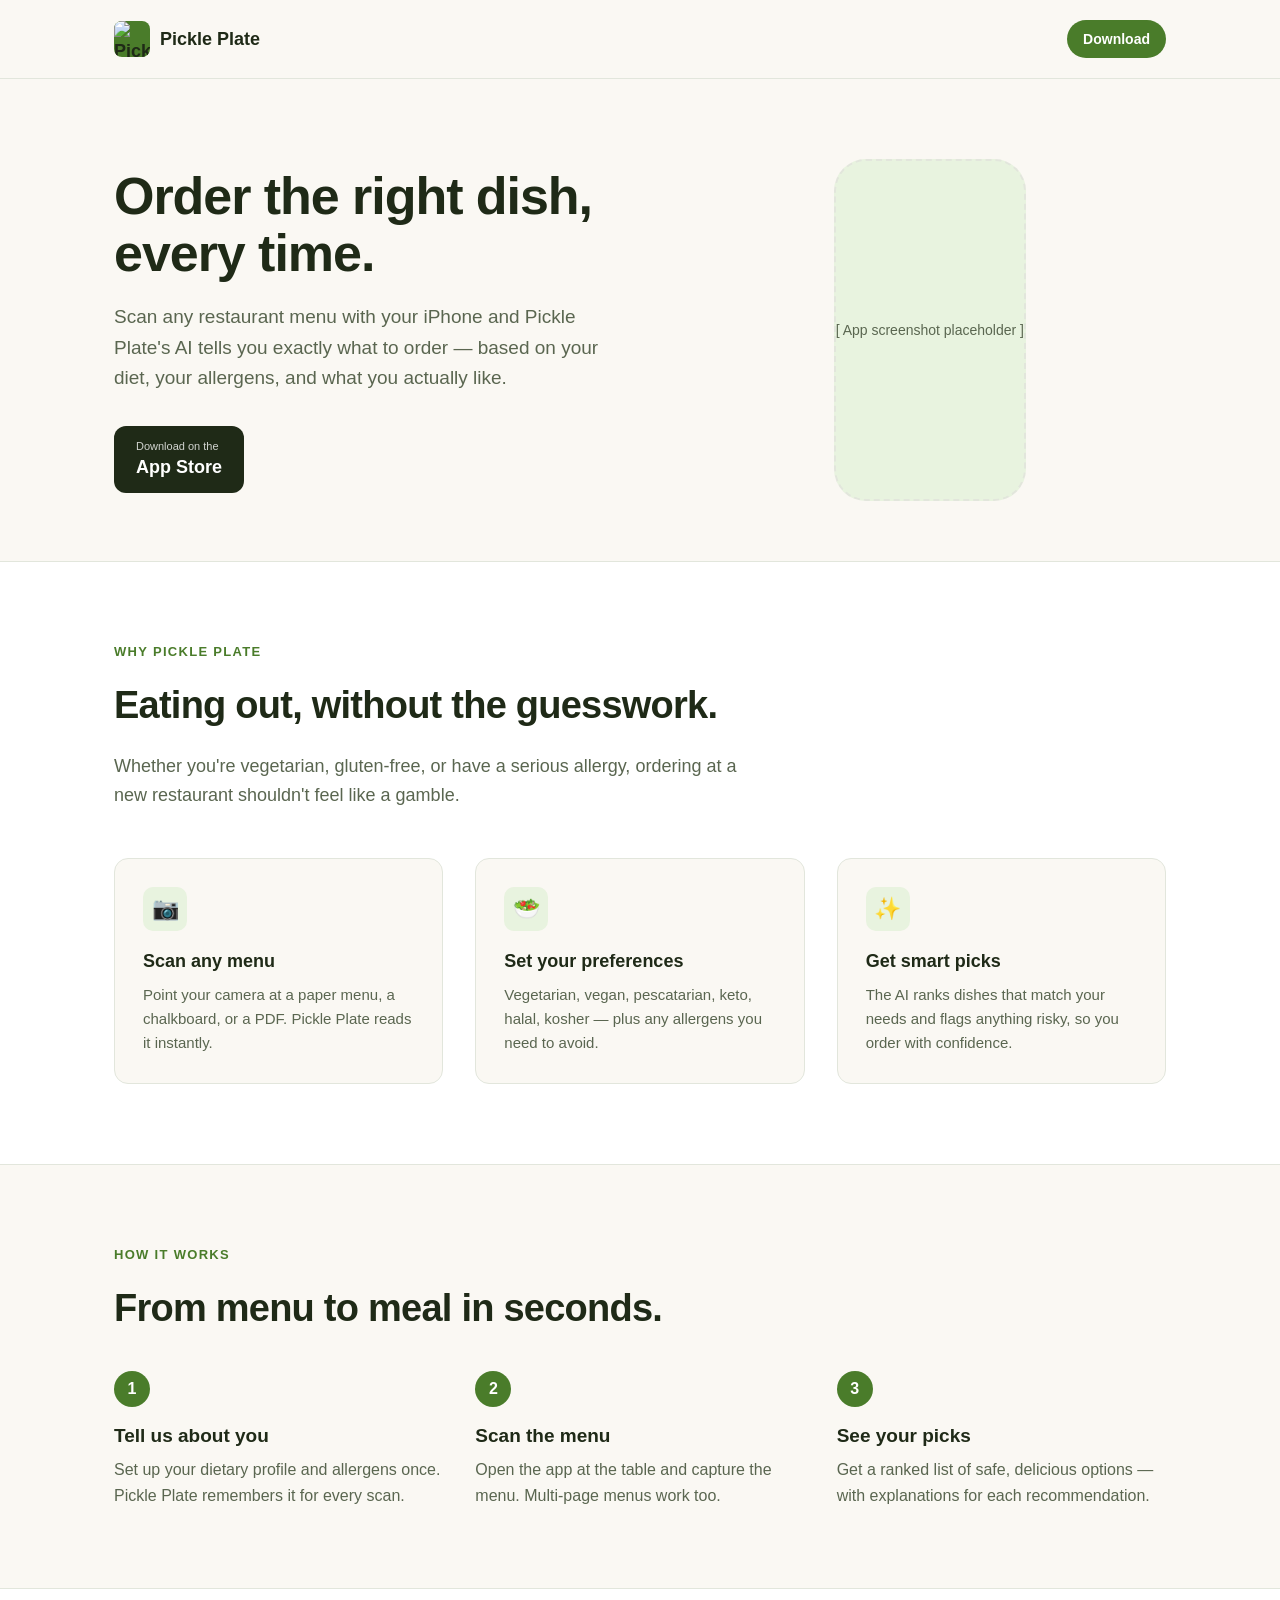
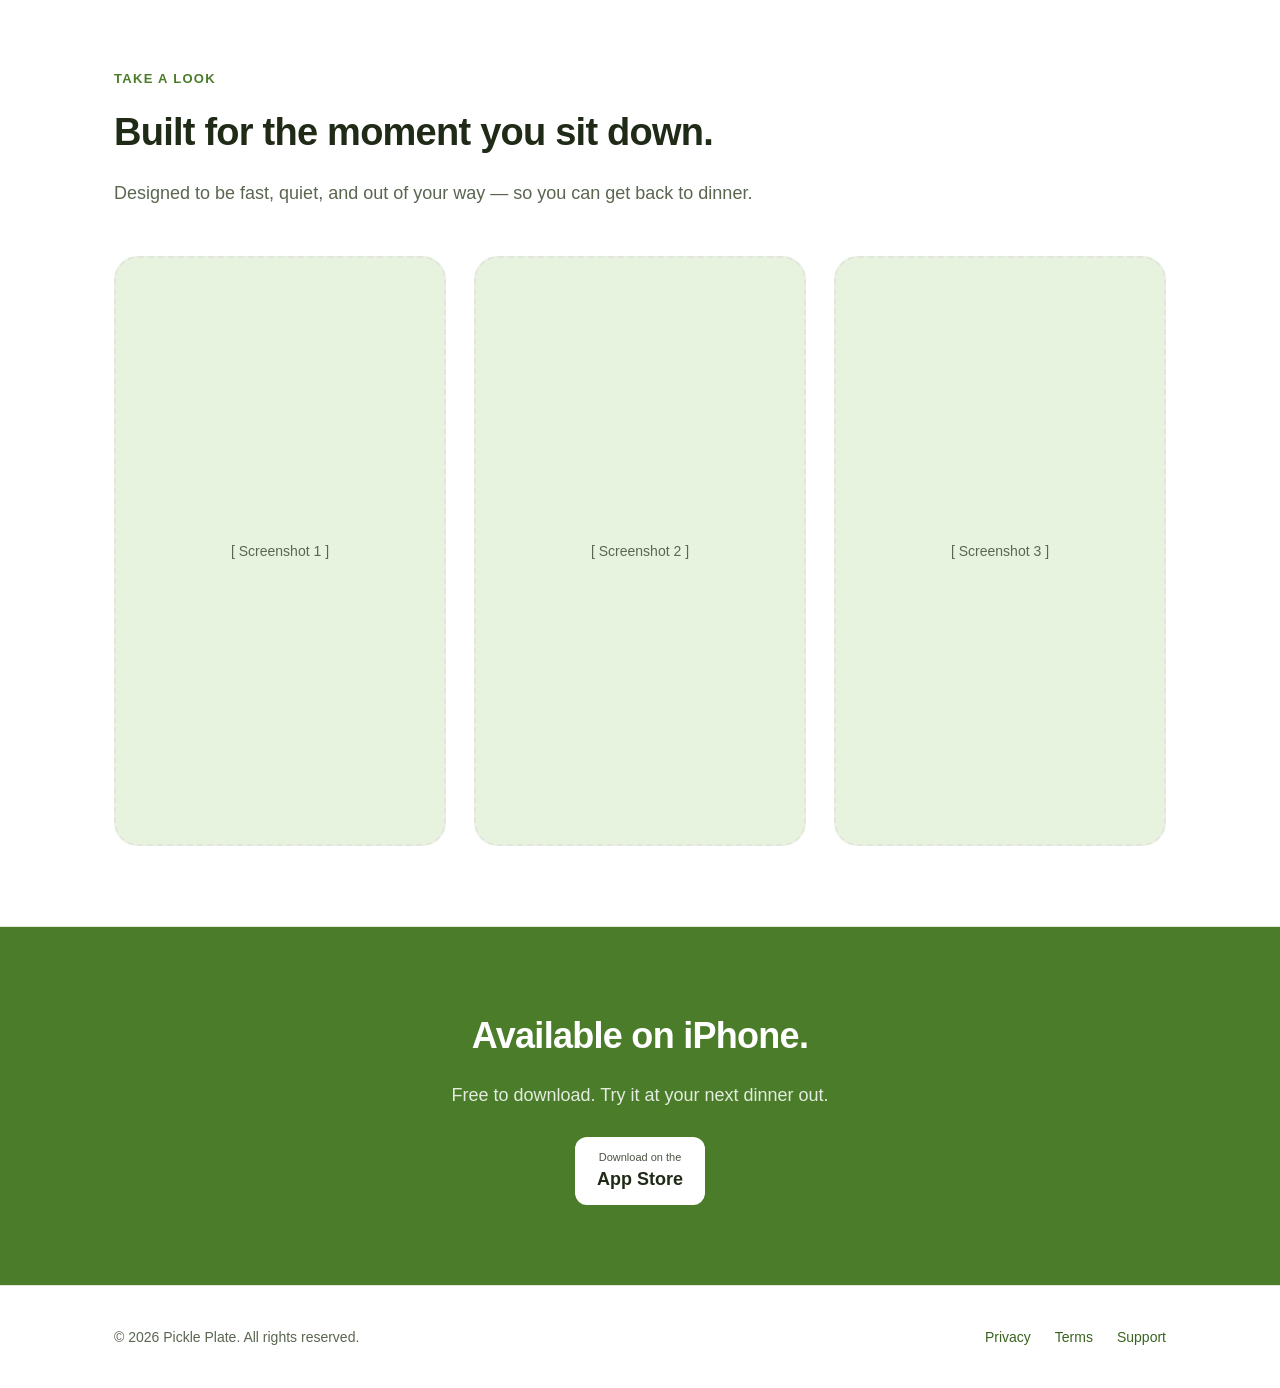
==== index.html @ aa65a2dd "init" ====
<!DOCTYPE html>
<html lang="en">
<head>
  <meta charset="UTF-8" />
  <meta name="viewport" content="width=device-width, initial-scale=1.0" />
  <title>Pickle Plate — Order the right dish, every time</title>
  <meta name="description" content="Scan any restaurant menu and let AI recommend the best dish for your dietary preferences and allergens." />
  <link rel="stylesheet" href="styles.css" />
  <link rel="icon" href="assets/logo-placeholder.png" />
</head>
<body>

<header class="site-header">
  <div class="container">
    <a href="/" class="brand">
      <img src="assets/logo-placeholder.png" alt="Pickle Plate logo" onerror="this.style.background='#4a7c2a';this.removeAttribute('src');" />
      <span>Pickle Plate</span>
    </a>
    <a href="#download" class="nav-cta">Download</a>
  </div>
</header>

<section class="hero">
  <div class="container">
    <div>
      <h1>Order the right dish, every time.</h1>
      <p class="lead">Scan any restaurant menu with your iPhone and Pickle Plate's AI tells you exactly what to order — based on your diet, your allergens, and what you actually like.</p>
      <a href="#download" class="app-store-badge">
        <span>
          <span class="small">Download on the</span>
          <span class="big">App Store</span>
        </span>
      </a>
    </div>
    <div class="hero-phone">[ App screenshot placeholder ]</div>
  </div>
</section>

<section class="features">
  <div class="container">
    <p class="section-eyebrow">Why Pickle Plate</p>
    <h2 class="section-title">Eating out, without the guesswork.</h2>
    <p class="section-intro">Whether you're vegetarian, gluten-free, or have a serious allergy, ordering at a new restaurant shouldn't feel like a gamble.</p>

    <div class="feature-grid">
      <div class="feature">
        <div class="icon">📷</div>
        <h3>Scan any menu</h3>
        <p>Point your camera at a paper menu, a chalkboard, or a PDF. Pickle Plate reads it instantly.</p>
      </div>
      <div class="feature">
        <div class="icon">🥗</div>
        <h3>Set your preferences</h3>
        <p>Vegetarian, vegan, pescatarian, keto, halal, kosher — plus any allergens you need to avoid.</p>
      </div>
      <div class="feature">
        <div class="icon">✨</div>
        <h3>Get smart picks</h3>
        <p>The AI ranks dishes that match your needs and flags anything risky, so you order with confidence.</p>
      </div>
    </div>
  </div>
</section>

<section>
  <div class="container">
    <p class="section-eyebrow">How it works</p>
    <h2 class="section-title">From menu to meal in seconds.</h2>

    <div class="steps">
      <div class="step">
        <h3>Tell us about you</h3>
        <p>Set up your dietary profile and allergens once. Pickle Plate remembers it for every scan.</p>
      </div>
      <div class="step">
        <h3>Scan the menu</h3>
        <p>Open the app at the table and capture the menu. Multi-page menus work too.</p>
      </div>
      <div class="step">
        <h3>See your picks</h3>
        <p>Get a ranked list of safe, delicious options — with explanations for each recommendation.</p>
      </div>
    </div>
  </div>
</section>

<section class="features">
  <div class="container">
    <p class="section-eyebrow">Take a look</p>
    <h2 class="section-title">Built for the moment you sit down.</h2>
    <p class="section-intro">Designed to be fast, quiet, and out of your way — so you can get back to dinner.</p>

    <div class="screenshot-row">
      <div class="screenshot">[ Screenshot 1 ]</div>
      <div class="screenshot">[ Screenshot 2 ]</div>
      <div class="screenshot">[ Screenshot 3 ]</div>
    </div>
  </div>
</section>

<section class="cta" id="download">
  <div class="container">
    <h2>Available on iPhone.</h2>
    <p>Free to download. Try it at your next dinner out.</p>
    <a href="#" class="app-store-badge" style="background: white; color: var(--ink);">
      <span>
        <span class="small">Download on the</span>
        <span class="big">App Store</span>
      </span>
    </a>
  </div>
</section>

<footer class="site-footer">
  <div class="container">
    <div>© 2026 Pickle Plate. All rights reserved.</div>
    <div class="footer-links">
      <a href="privacy.html">Privacy</a>
      <a href="terms.html">Terms</a>
      <a href="support.html">Support</a>
    </div>
  </div>
</footer>

</body>
</html>
---- styles.css ----
:root {
  --green: #4a7c2a;
  --green-dark: #3a6320;
  --green-light: #e8f3df;
  --cream: #faf8f3;
  --ink: #1f2a17;
  --muted: #5a6650;
  --border: #e2e6dc;
  --radius: 14px;
  --max: 1100px;
}

* { box-sizing: border-box; }

html, body {
  margin: 0;
  padding: 0;
  font-family: -apple-system, BlinkMacSystemFont, "SF Pro Text", "Segoe UI", Roboto, sans-serif;
  color: var(--ink);
  background: var(--cream);
  line-height: 1.6;
  -webkit-font-smoothing: antialiased;
}

a { color: var(--green-dark); text-decoration: none; }
a:hover { text-decoration: underline; }

.container {
  max-width: var(--max);
  margin: 0 auto;
  padding: 0 24px;
}

/* Header */
.site-header {
  padding: 20px 0;
  border-bottom: 1px solid var(--border);
  background: var(--cream);
}
.site-header .container {
  display: flex;
  align-items: center;
  justify-content: space-between;
}
.brand {
  display: flex;
  align-items: center;
  gap: 10px;
  font-weight: 700;
  font-size: 18px;
  color: var(--ink);
}
.brand img {
  width: 36px;
  height: 36px;
  border-radius: 8px;
}
.nav-cta {
  background: var(--green);
  color: white;
  padding: 8px 16px;
  border-radius: 999px;
  font-size: 14px;
  font-weight: 600;
}
.nav-cta:hover { background: var(--green-dark); text-decoration: none; }

/* Hero */
.hero {
  padding: 80px 0 60px;
}
.hero .container {
  display: grid;
  grid-template-columns: 1.1fr 1fr;
  gap: 60px;
  align-items: center;
}
.hero h1 {
  font-size: 52px;
  line-height: 1.1;
  margin: 0 0 20px;
  letter-spacing: -0.02em;
}
.hero p.lead {
  font-size: 19px;
  color: var(--muted);
  margin: 0 0 32px;
}
.hero-phone {
  background: var(--green-light);
  border-radius: 32px;
  aspect-ratio: 9/16;
  max-width: 360px;
  margin: 0 auto;
  display: flex;
  align-items: center;
  justify-content: center;
  color: var(--muted);
  font-size: 14px;
  border: 2px dashed var(--border);
}

/* App Store badge */
.app-store-badge {
  display: inline-flex;
  align-items: center;
  gap: 12px;
  background: var(--ink);
  color: white;
  padding: 12px 22px;
  border-radius: 12px;
  font-weight: 600;
}
.app-store-badge:hover { background: #000; text-decoration: none; }
.app-store-badge .small { font-size: 11px; opacity: 0.8; font-weight: 400; display: block; }
.app-store-badge .big { font-size: 18px; line-height: 1.1; }

/* Sections */
section { padding: 80px 0; }
.section-eyebrow {
  text-transform: uppercase;
  letter-spacing: 0.1em;
  font-size: 13px;
  color: var(--green);
  font-weight: 700;
  margin: 0 0 12px;
}
.section-title {
  font-size: 38px;
  margin: 0 0 16px;
  letter-spacing: -0.02em;
}
.section-intro {
  font-size: 18px;
  color: var(--muted);
  max-width: 640px;
  margin: 0 0 48px;
}

/* Features */
.features {
  background: white;
  border-top: 1px solid var(--border);
  border-bottom: 1px solid var(--border);
}
.feature-grid {
  display: grid;
  grid-template-columns: repeat(3, 1fr);
  gap: 32px;
}
.feature {
  padding: 28px;
  background: var(--cream);
  border-radius: var(--radius);
  border: 1px solid var(--border);
}
.feature .icon {
  width: 44px;
  height: 44px;
  background: var(--green-light);
  color: var(--green-dark);
  border-radius: 10px;
  display: flex;
  align-items: center;
  justify-content: center;
  font-size: 22px;
  margin-bottom: 16px;
}
.feature h3 { margin: 0 0 8px; font-size: 18px; }
.feature p { margin: 0; color: var(--muted); font-size: 15px; }

/* Screenshots */
.screenshot-row {
  display: grid;
  grid-template-columns: repeat(3, 1fr);
  gap: 28px;
}
.screenshot {
  background: var(--green-light);
  aspect-ratio: 9/16;
  border-radius: 24px;
  border: 2px dashed var(--border);
  display: flex;
  align-items: center;
  justify-content: center;
  color: var(--muted);
  font-size: 14px;
  text-align: center;
  padding: 16px;
}

/* How it works */
.steps {
  display: grid;
  grid-template-columns: repeat(3, 1fr);
  gap: 32px;
  counter-reset: step;
}
.step {
  position: relative;
  padding-top: 16px;
}
.step::before {
  counter-increment: step;
  content: counter(step);
  display: inline-flex;
  align-items: center;
  justify-content: center;
  width: 36px;
  height: 36px;
  background: var(--green);
  color: white;
  border-radius: 999px;
  font-weight: 700;
  margin-bottom: 14px;
}
.step h3 { margin: 0 0 6px; font-size: 19px; }
.step p { margin: 0; color: var(--muted); }

/* CTA */
.cta {
  background: var(--green);
  color: white;
  text-align: center;
}
.cta h2 { color: white; font-size: 36px; margin: 0 0 16px; letter-spacing: -0.02em; }
.cta p { color: rgba(255,255,255,0.85); font-size: 18px; margin: 0 0 28px; }

/* Footer */
.site-footer {
  padding: 40px 0;
  border-top: 1px solid var(--border);
  background: white;
  font-size: 14px;
  color: var(--muted);
}
.site-footer .container {
  display: flex;
  justify-content: space-between;
  align-items: center;
  flex-wrap: wrap;
  gap: 16px;
}
.footer-links { display: flex; gap: 24px; flex-wrap: wrap; }

/* Legal pages */
.legal {
  padding: 60px 0 80px;
  max-width: 760px;
}
.legal h1 { font-size: 38px; margin: 0 0 8px; letter-spacing: -0.02em; }
.legal .updated { color: var(--muted); margin: 0 0 32px; font-size: 14px; }
.legal h2 { font-size: 22px; margin: 36px 0 12px; }
.legal p, .legal li { color: var(--ink); }
.legal ul { padding-left: 22px; }

/* Responsive */
@media (max-width: 800px) {
  .hero { padding: 50px 0 30px; }
  .hero .container { grid-template-columns: 1fr; gap: 40px; }
  .hero h1 { font-size: 38px; }
  section { padding: 56px 0; }
  .section-title { font-size: 30px; }
  .feature-grid, .screenshot-row, .steps { grid-template-columns: 1fr; }
  .site-footer .container { flex-direction: column; text-align: center; }
}
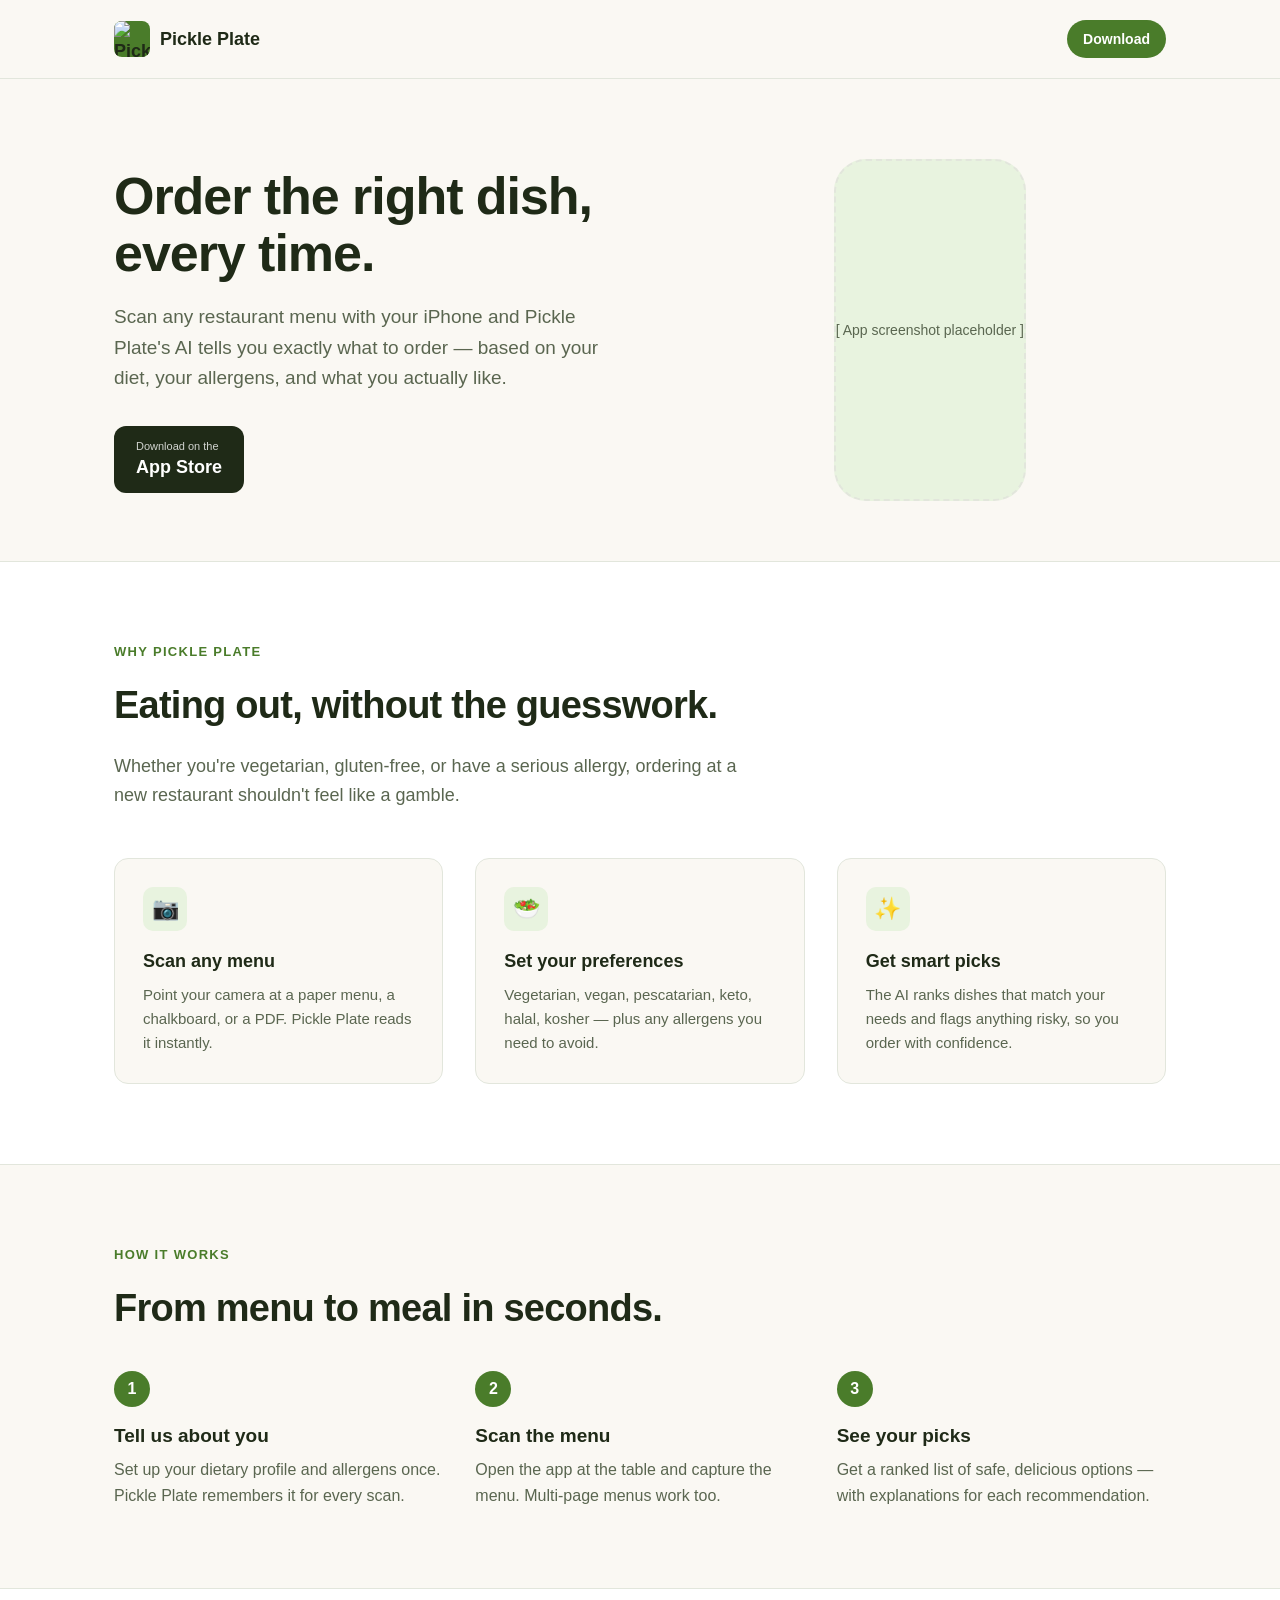
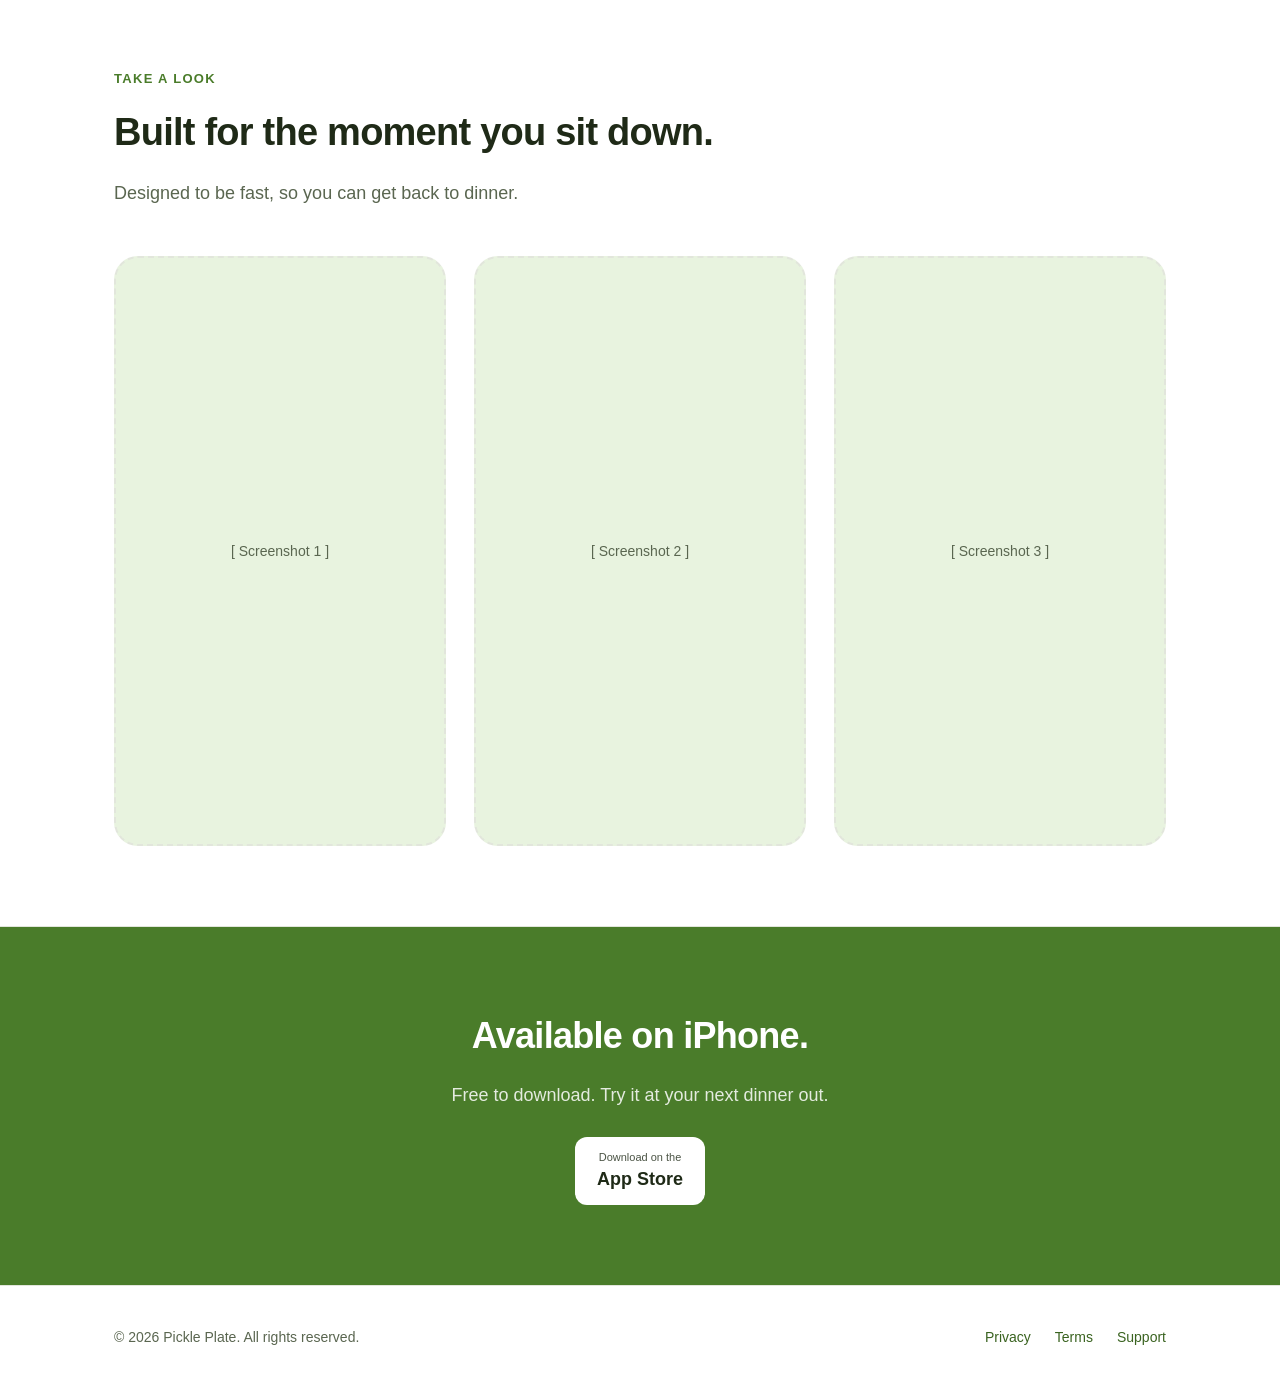
==== commit ff211dab: "touch" ====
--- a/index.html
+++ b/index.html
@@ -88,7 +88,7 @@
   <div class="container">
     <p class="section-eyebrow">Take a look</p>
     <h2 class="section-title">Built for the moment you sit down.</h2>
-    <p class="section-intro">Designed to be fast, quiet, and out of your way — so you can get back to dinner.</p>
+    <p class="section-intro">Designed to be fast, so you can get back to dinner.</p>
 
     <div class="screenshot-row">
       <div class="screenshot">[ Screenshot 1 ]</div>
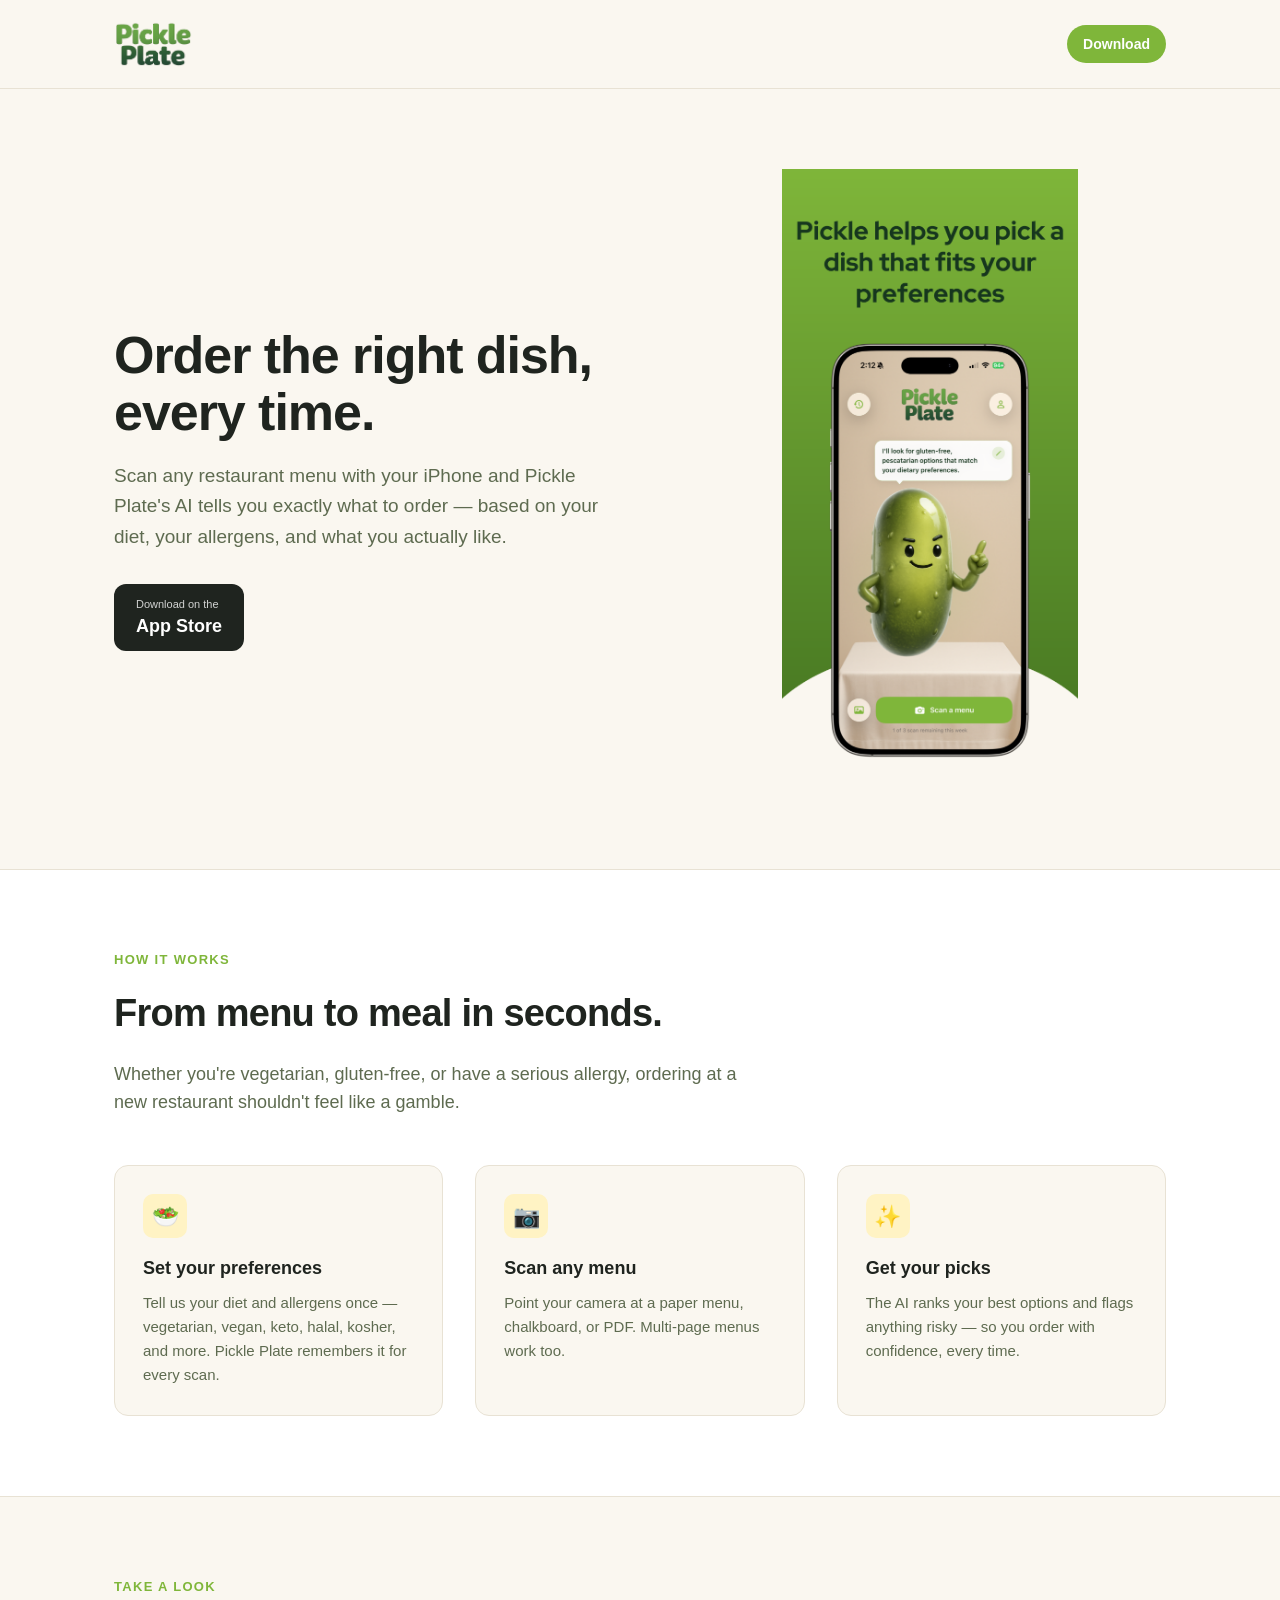
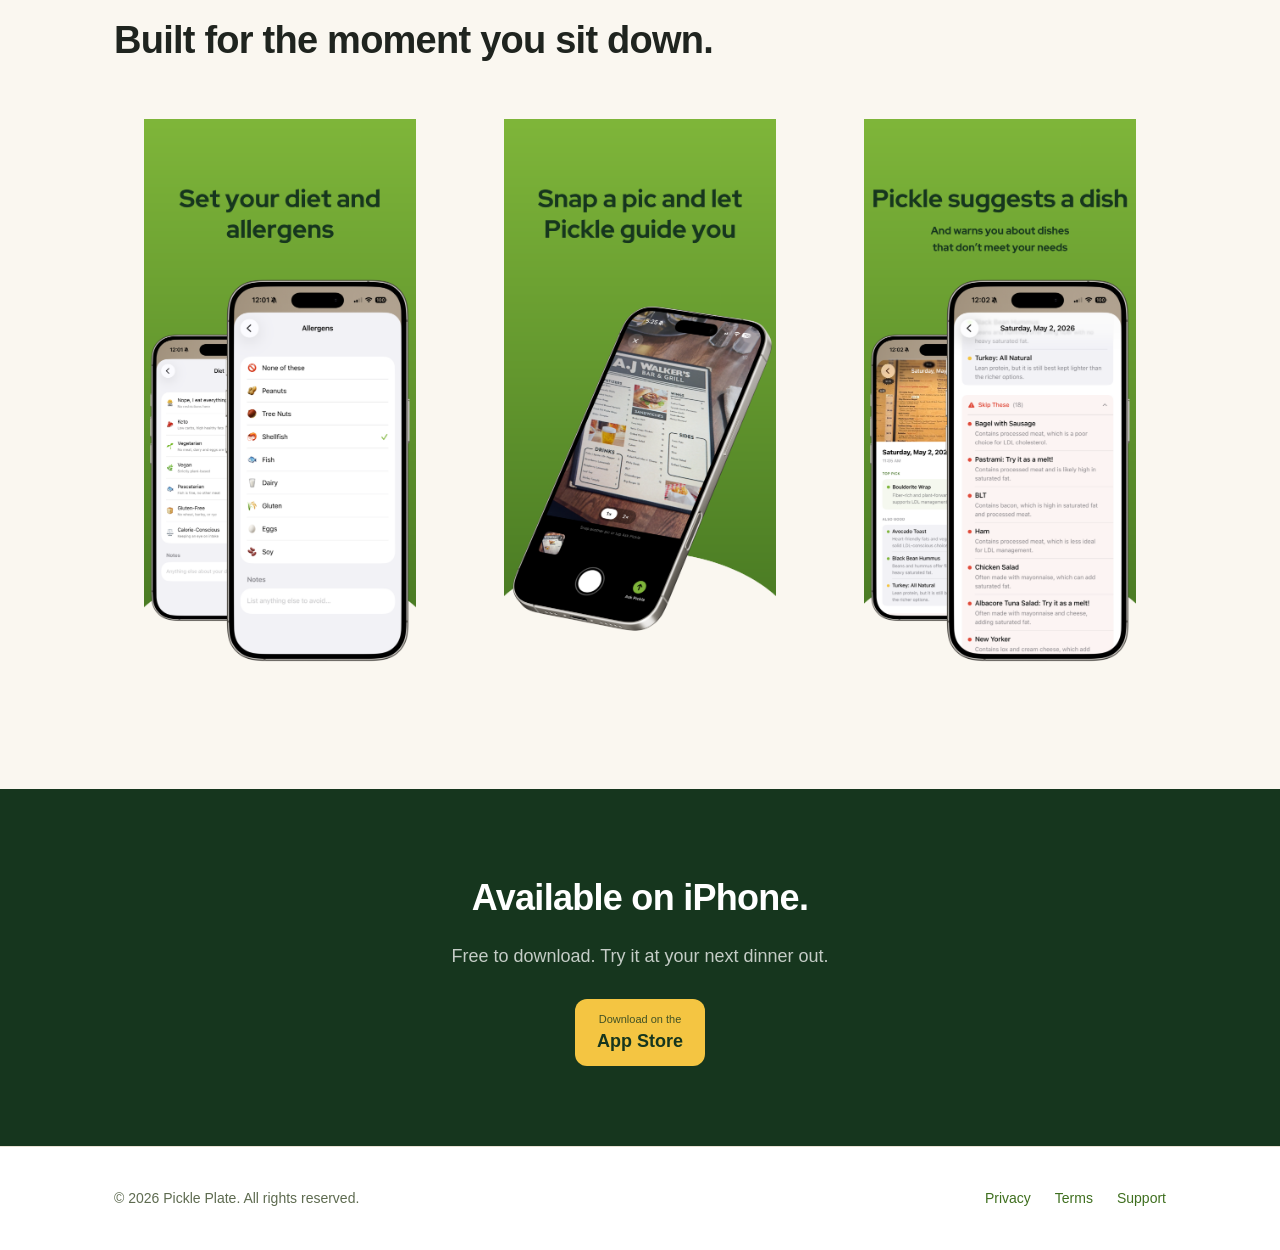
==== commit ec96baf7: "screenshots and general cleanup" ====
--- a/index.html
+++ b/index.html
@@ -6,15 +6,14 @@
   <title>Pickle Plate — Order the right dish, every time</title>
   <meta name="description" content="Scan any restaurant menu and let AI recommend the best dish for your dietary preferences and allergens." />
   <link rel="stylesheet" href="styles.css" />
-  <link rel="icon" href="assets/logo-placeholder.png" />
+  <link rel="icon" href="images/logo.png" />
 </head>
 <body>
 
 <header class="site-header">
   <div class="container">
     <a href="/" class="brand">
-      <img src="assets/logo-placeholder.png" alt="Pickle Plate logo" onerror="this.style.background='#4a7c2a';this.removeAttribute('src');" />
-      <span>Pickle Plate</span>
+      <img src="images/logo.png" alt="Pickle Plate logo" onerror="this.style.background='#3F6F1F';this.removeAttribute('src');" />
     </a>
     <a href="#download" class="nav-cta">Download</a>
   </div>
@@ -32,31 +31,33 @@
         </span>
       </a>
     </div>
-    <div class="hero-phone">[ App screenshot placeholder ]</div>
+    <div class="hero-phone">
+      <img src="images/pickle-intro.png" alt="Pickle Plate app" />
+    </div>
   </div>
 </section>
 
 <section class="features">
   <div class="container">
-    <p class="section-eyebrow">Why Pickle Plate</p>
-    <h2 class="section-title">Eating out, without the guesswork.</h2>
+    <p class="section-eyebrow">How it works</p>
+    <h2 class="section-title">From menu to meal in seconds.</h2>
     <p class="section-intro">Whether you're vegetarian, gluten-free, or have a serious allergy, ordering at a new restaurant shouldn't feel like a gamble.</p>
 
     <div class="feature-grid">
       <div class="feature">
+        <div class="icon">🥗</div>
+        <h3>Set your preferences</h3>
+        <p>Tell us your diet and allergens once — vegetarian, vegan, keto, halal, kosher, and more. Pickle Plate remembers it for every scan.</p>
+      </div>
+      <div class="feature">
         <div class="icon">📷</div>
         <h3>Scan any menu</h3>
-        <p>Point your camera at a paper menu, a chalkboard, or a PDF. Pickle Plate reads it instantly.</p>
-      </div>
-      <div class="feature">
-        <div class="icon">🥗</div>
-        <h3>Set your preferences</h3>
-        <p>Vegetarian, vegan, pescatarian, keto, halal, kosher — plus any allergens you need to avoid.</p>
+        <p>Point your camera at a paper menu, chalkboard, or PDF. Multi-page menus work too.</p>
       </div>
       <div class="feature">
         <div class="icon">✨</div>
-        <h3>Get smart picks</h3>
-        <p>The AI ranks dishes that match your needs and flags anything risky, so you order with confidence.</p>
+        <h3>Get your picks</h3>
+        <p>The AI ranks your best options and flags anything risky — so you order with confidence, every time.</p>
       </div>
     </div>
   </div>
@@ -64,36 +65,13 @@
 
 <section>
   <div class="container">
-    <p class="section-eyebrow">How it works</p>
-    <h2 class="section-title">From menu to meal in seconds.</h2>
-
-    <div class="steps">
-      <div class="step">
-        <h3>Tell us about you</h3>
-        <p>Set up your dietary profile and allergens once. Pickle Plate remembers it for every scan.</p>
-      </div>
-      <div class="step">
-        <h3>Scan the menu</h3>
-        <p>Open the app at the table and capture the menu. Multi-page menus work too.</p>
-      </div>
-      <div class="step">
-        <h3>See your picks</h3>
-        <p>Get a ranked list of safe, delicious options — with explanations for each recommendation.</p>
-      </div>
-    </div>
-  </div>
-</section>
-
-<section class="features">
-  <div class="container">
     <p class="section-eyebrow">Take a look</p>
     <h2 class="section-title">Built for the moment you sit down.</h2>
-    <p class="section-intro">Designed to be fast, so you can get back to dinner.</p>
 
     <div class="screenshot-row">
-      <div class="screenshot">[ Screenshot 1 ]</div>
-      <div class="screenshot">[ Screenshot 2 ]</div>
-      <div class="screenshot">[ Screenshot 3 ]</div>
+      <div class="screenshot"><img src="images/pickle-allergens.png" alt="Setting allergens and dietary preferences" /></div>
+      <div class="screenshot"><img src="images/pickle-scanner.png" alt="Scanning a restaurant menu" /></div>
+      <div class="screenshot"><img src="images/pickle-results.png" alt="AI-ranked dish recommendations" /></div>
     </div>
   </div>
 </section>
@@ -102,7 +80,7 @@
   <div class="container">
     <h2>Available on iPhone.</h2>
     <p>Free to download. Try it at your next dinner out.</p>
-    <a href="#" class="app-store-badge" style="background: white; color: var(--ink);">
+    <a href="#" class="app-store-badge">
       <span>
         <span class="small">Download on the</span>
         <span class="big">App Store</span>
--- a/styles.css
+++ b/styles.css
@@ -1,11 +1,13 @@
 :root {
-  --green: #4a7c2a;
-  --green-dark: #3a6320;
-  --green-light: #e8f3df;
-  --cream: #faf8f3;
-  --ink: #1f2a17;
-  --muted: #5a6650;
-  --border: #e2e6dc;
+  --green: #7FB63A;
+  --green-dark: #3F6F1F;
+  --green-deep: #16361E;
+  --green-light: #FFF3C4;
+  --cream: #FAF7F0;
+  --ink: #1F241F;
+  --gold: #F4C542;
+  --muted: #5e6b50;
+  --border: #e8e2d4;
   --radius: 14px;
   --max: 1100px;
 }
@@ -51,8 +53,8 @@
   color: var(--ink);
 }
 .brand img {
-  width: 36px;
-  height: 36px;
+  height: 48px;
+  width: auto;
   border-radius: 8px;
 }
 .nav-cta {
@@ -87,17 +89,17 @@
   margin: 0 0 32px;
 }
 .hero-phone {
-  background: var(--green-light);
   border-radius: 32px;
   aspect-ratio: 9/16;
   max-width: 360px;
   margin: 0 auto;
-  display: flex;
-  align-items: center;
-  justify-content: center;
-  color: var(--muted);
-  font-size: 14px;
-  border: 2px dashed var(--border);
+  overflow: hidden;
+}
+.hero-phone img {
+  width: 100%;
+  height: 100%;
+  object-fit: contain;
+  display: block;
 }
 
 /* App Store badge */
@@ -137,7 +139,7 @@
   margin: 0 0 48px;
 }
 
-/* Features */
+/* Features / How it works (combined) */
 .features {
   background: white;
   border-top: 1px solid var(--border);
@@ -174,57 +176,33 @@
   display: grid;
   grid-template-columns: repeat(3, 1fr);
   gap: 28px;
+  margin-top: 48px;
 }
 .screenshot {
-  background: var(--green-light);
   aspect-ratio: 9/16;
   border-radius: 24px;
-  border: 2px dashed var(--border);
-  display: flex;
-  align-items: center;
-  justify-content: center;
-  color: var(--muted);
-  font-size: 14px;
-  text-align: center;
-  padding: 16px;
-}
-
-/* How it works */
-.steps {
-  display: grid;
-  grid-template-columns: repeat(3, 1fr);
-  gap: 32px;
-  counter-reset: step;
-}
-.step {
-  position: relative;
-  padding-top: 16px;
-}
-.step::before {
-  counter-increment: step;
-  content: counter(step);
-  display: inline-flex;
-  align-items: center;
-  justify-content: center;
-  width: 36px;
-  height: 36px;
-  background: var(--green);
-  color: white;
-  border-radius: 999px;
-  font-weight: 700;
-  margin-bottom: 14px;
-}
-.step h3 { margin: 0 0 6px; font-size: 19px; }
-.step p { margin: 0; color: var(--muted); }
+  overflow: hidden;
+}
+.screenshot img {
+  width: 100%;
+  height: 100%;
+  object-fit: contain;
+  display: block;
+}
 
 /* CTA */
 .cta {
-  background: var(--green);
+  background: var(--green-deep);
   color: white;
   text-align: center;
 }
 .cta h2 { color: white; font-size: 36px; margin: 0 0 16px; letter-spacing: -0.02em; }
-.cta p { color: rgba(255,255,255,0.85); font-size: 18px; margin: 0 0 28px; }
+.cta p { color: rgba(255,255,255,0.75); font-size: 18px; margin: 0 0 28px; }
+.cta .app-store-badge {
+  background: var(--gold);
+  color: var(--green-deep);
+}
+.cta .app-store-badge:hover { background: #e8b830; }
 
 /* Footer */
 .site-footer {
@@ -245,7 +223,8 @@
 
 /* Legal pages */
 .legal {
-  padding: 60px 0 80px;
+  padding-top: 60px;
+  padding-bottom: 80px;
   max-width: 760px;
 }
 .legal h1 { font-size: 38px; margin: 0 0 8px; letter-spacing: -0.02em; }
@@ -256,11 +235,19 @@
 
 /* Responsive */
 @media (max-width: 800px) {
-  .hero { padding: 50px 0 30px; }
-  .hero .container { grid-template-columns: 1fr; gap: 40px; }
-  .hero h1 { font-size: 38px; }
-  section { padding: 56px 0; }
-  .section-title { font-size: 30px; }
-  .feature-grid, .screenshot-row, .steps { grid-template-columns: 1fr; }
+  .hero { padding: 48px 0 32px; }
+  .hero .container { grid-template-columns: 1fr; gap: 36px; }
+  .hero h1 { font-size: 36px; }
+  .hero p.lead { font-size: 17px; }
+  .hero-phone { max-width: 260px; }
+  section { padding: 52px 0; }
+  .section-title { font-size: 28px; }
+  .section-intro { font-size: 16px; margin-bottom: 32px; }
+  .feature-grid, .screenshot-row { grid-template-columns: 1fr; gap: 20px; }
+  .cta h2 { font-size: 28px; }
+  .cta p { font-size: 16px; }
   .site-footer .container { flex-direction: column; text-align: center; }
-}
+  .legal { padding-top: 40px; padding-bottom: 56px; }
+  .legal h1 { font-size: 28px; }
+  .legal h2 { font-size: 18px; margin-top: 28px; }
+}
